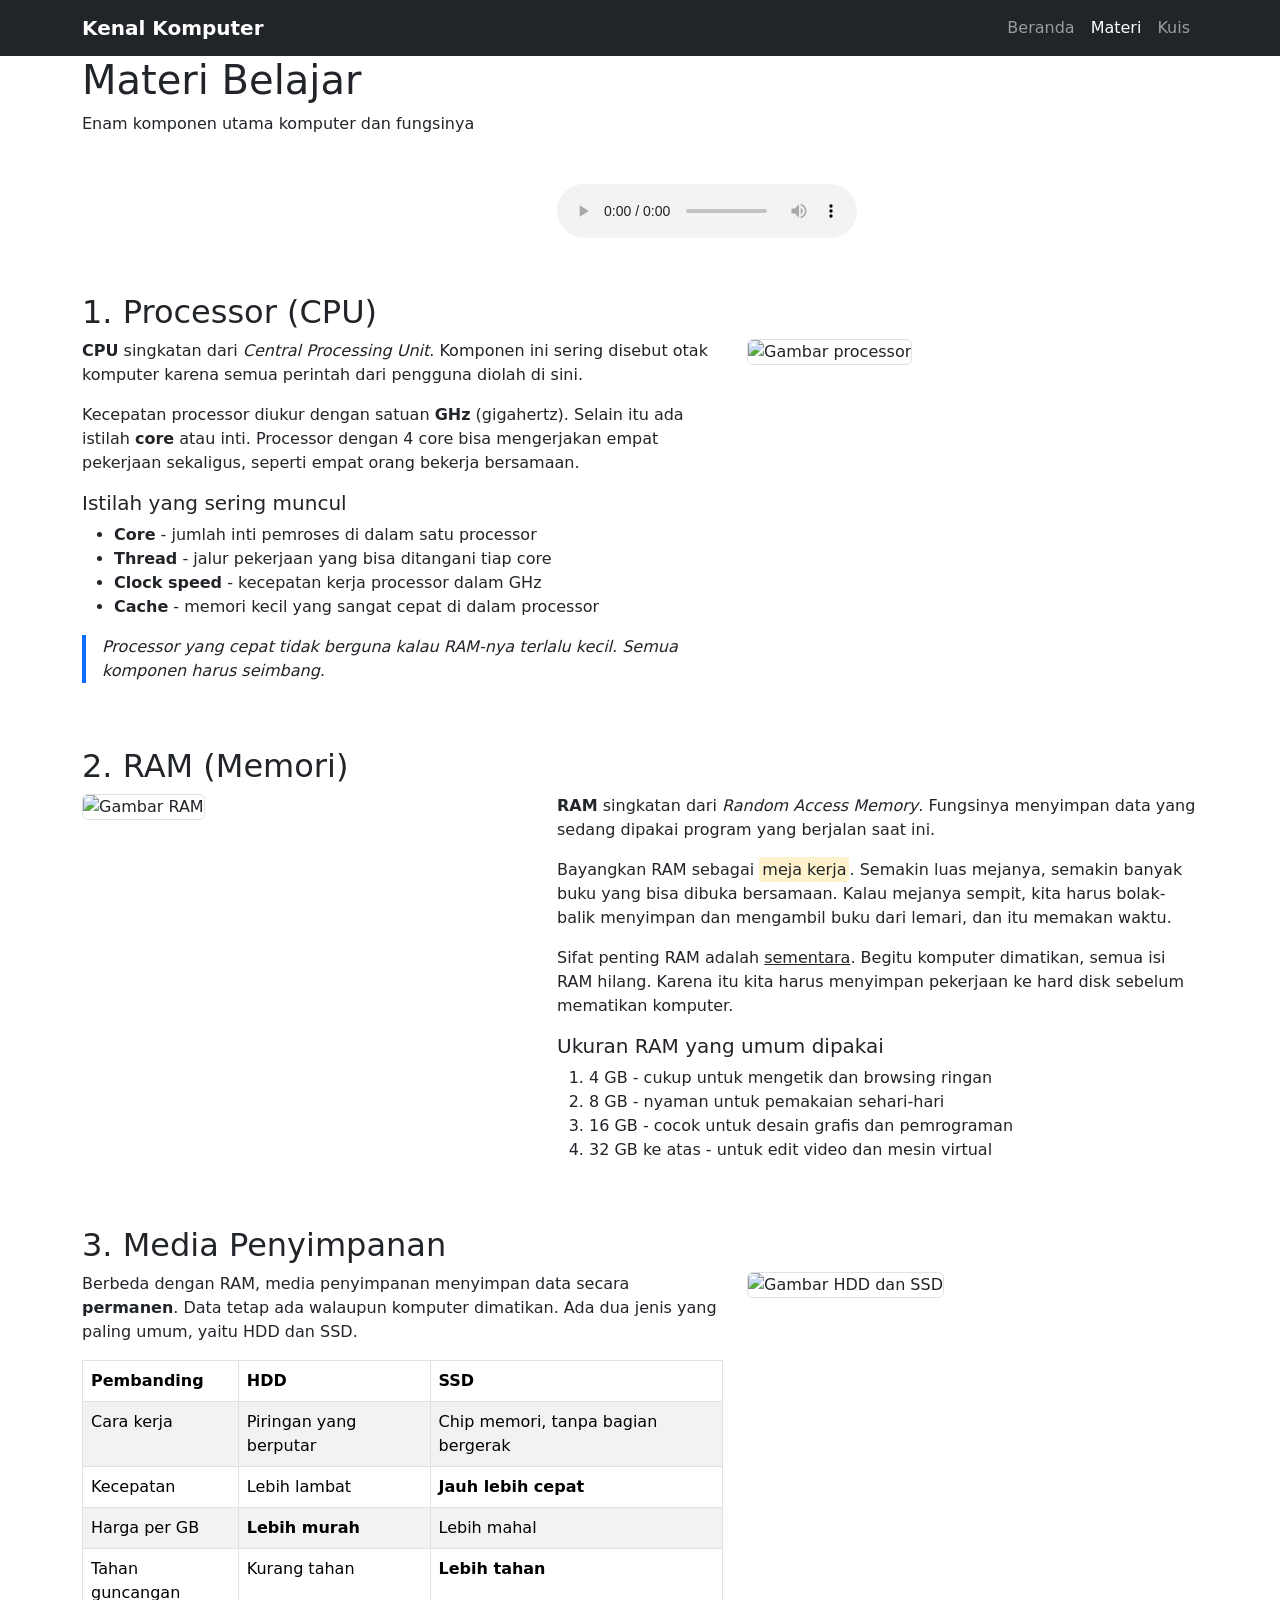
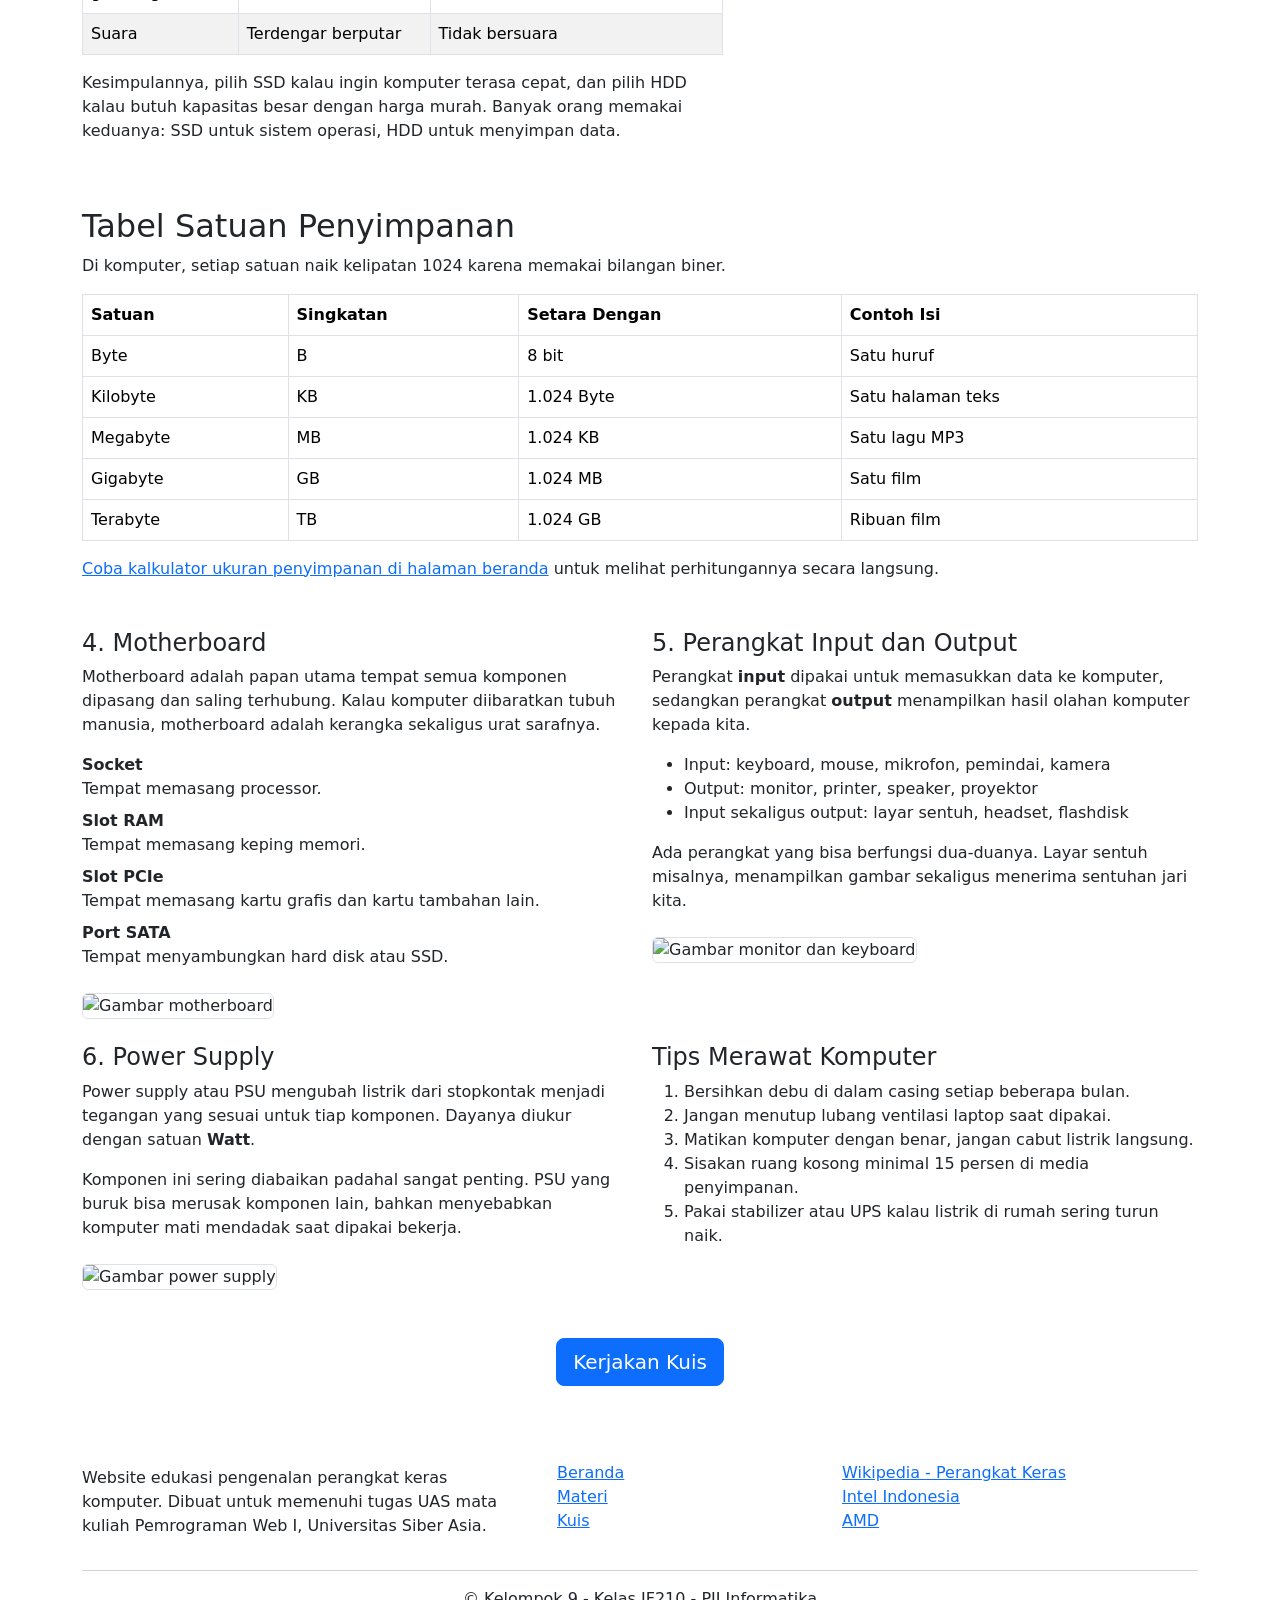
==== materi.html @ 8875b185 "Add files via upload" ====
<!DOCTYPE html>
<html lang="id">
<head>
  <meta charset="UTF-8">
  <meta name="viewport" content="width=device-width, initial-scale=1">
  <title>Materi - Kenal Komputer</title>

  <!-- Bootstrap 5 dari CDN -->
  <link href="https://cdn.jsdelivr.net/npm/bootstrap@5.3.3/dist/css/bootstrap.min.css" rel="stylesheet">

  <!-- CSS buatan sendiri -->
  <link rel="stylesheet" href="css/style.css">
</head>
<body onload="tulisTahun()">

<!-- ===== MENU NAVIGASI ===== -->
<nav class="navbar navbar-expand-lg navbar-dark bg-dark">
  <div class="container">
    <a class="navbar-brand" href="index.html"><b>Kenal Komputer</b></a>
    <button class="navbar-toggler" type="button" data-bs-toggle="collapse" data-bs-target="#menu">
      <span class="navbar-toggler-icon"></span>
    </button>
    <div class="collapse navbar-collapse" id="menu">
      <ul class="navbar-nav ms-auto">
        <li class="nav-item"><a class="nav-link" href="index.html">Beranda</a></li>
        <li class="nav-item"><a class="nav-link active" href="materi.html">Materi</a></li>
        <li class="nav-item"><a class="nav-link" href="kuis.html">Kuis</a></li>
      </ul>
    </div>
  </div>
</nav>

<div class="banner">
  <div class="container">
    <h1>Materi Belajar</h1>
    <p>Enam komponen utama komputer dan fungsinya</p>
  </div>
</div>

<!-- ===== AUDIO ===== -->
<div class="container mt-5">
  <div class="row">
    <div class="col-md-5">
    </div>
    <div class="col-md-7">
      <audio controls>
        <source src="media/nada-pembuka.mp3" type="audio/mpeg">
        Browser kamu tidak mendukung audio.
      </audio>
    </div>
  </div>
</div>

<!-- ===== MATERI 1 ===== -->
<div class="container mt-5" id="m1">
  <h2 class="judul-bagian">1. Processor (CPU)</h2>
  <div class="row">
    <div class="col-md-7">
      <p><b>CPU</b> singkatan dari <i>Central Processing Unit</i>. Komponen ini sering
      disebut otak komputer karena semua perintah dari pengguna diolah di sini.</p>

      <p>Kecepatan processor diukur dengan satuan <b>GHz</b> (gigahertz). Selain itu ada
      istilah <b>core</b> atau inti. Processor dengan 4 core bisa mengerjakan
      empat pekerjaan sekaligus, seperti empat orang bekerja bersamaan.</p>

      <h5>Istilah yang sering muncul</h5>
      <ul>
        <li><b>Core</b> - jumlah inti pemroses di dalam satu processor</li>
        <li><b>Thread</b> - jalur pekerjaan yang bisa ditangani tiap core</li>
        <li><b>Clock speed</b> - kecepatan kerja processor dalam GHz</li>
        <li><b>Cache</b> - memori kecil yang sangat cepat di dalam processor</li>
      </ul>

      <blockquote class="blockquote border-start border-4 border-primary ps-3">
        <p class="mb-0 fs-6 fst-italic">Processor yang cepat tidak berguna kalau
        RAM-nya terlalu kecil. Semua komponen harus seimbang.</p>
      </blockquote>
    </div>
    <div class="col-md-5">
      <img src="gambar/CPU.jpg" alt="Gambar processor" class="img-fluid rounded border">
    </div>
  </div>
</div>

<!-- ===== MATERI 2 ===== -->
<div class="container mt-5" id="m2">
  <h2 class="judul-bagian">2. RAM (Memori)</h2>
  <div class="row">
    <div class="col-md-5">
      <img src="gambar/ram.jpg" alt="Gambar RAM" class="img-fluid rounded border">
    </div>
    <div class="col-md-7">
      <p><b>RAM</b> singkatan dari <i>Random Access Memory</i>. Fungsinya menyimpan data
      yang sedang dipakai program yang berjalan saat ini.</p>

      <p>Bayangkan RAM sebagai <mark>meja kerja</mark>. Semakin luas mejanya, semakin
      banyak buku yang bisa dibuka bersamaan. Kalau mejanya sempit, kita harus
      bolak-balik menyimpan dan mengambil buku dari lemari, dan itu memakan waktu.</p>

      <p>Sifat penting RAM adalah <u>sementara</u>. Begitu komputer dimatikan, semua isi
      RAM hilang. Karena itu kita harus menyimpan pekerjaan ke hard disk sebelum
      mematikan komputer.</p>

      <h5>Ukuran RAM yang umum dipakai</h5>
      <ol>
        <li>4 GB - cukup untuk mengetik dan browsing ringan</li>
        <li>8 GB - nyaman untuk pemakaian sehari-hari</li>
        <li>16 GB - cocok untuk desain grafis dan pemrograman</li>
        <li>32 GB ke atas - untuk edit video dan mesin virtual</li>
      </ol>
    </div>
  </div>
</div>

<!-- ===== MATERI 3 ===== -->
<div class="container mt-5" id="m3">
  <h2 class="judul-bagian">3. Media Penyimpanan</h2>
  <div class="row">
    <div class="col-md-7">
      <p>Berbeda dengan RAM, media penyimpanan menyimpan data secara <b>permanen</b>.
      Data tetap ada walaupun komputer dimatikan. Ada dua jenis yang paling umum,
      yaitu HDD dan SSD.</p>

      <div class="table-responsive mt-3">
        <table class="table table-bordered table-striped">
          <thead>
            <tr>
              <th>Pembanding</th>
              <th>HDD</th>
              <th>SSD</th>
            </tr>
          </thead>
          <tbody>
            <tr><td>Cara kerja</td><td>Piringan yang berputar</td><td>Chip memori, tanpa bagian bergerak</td></tr>
            <tr><td>Kecepatan</td><td>Lebih lambat</td><td><b>Jauh lebih cepat</b></td></tr>
            <tr><td>Harga per GB</td><td><b>Lebih murah</b></td><td>Lebih mahal</td></tr>
            <tr><td>Tahan guncangan</td><td>Kurang tahan</td><td><b>Lebih tahan</b></td></tr>
            <tr><td>Suara</td><td>Terdengar berputar</td><td>Tidak bersuara</td></tr>
          </tbody>
        </table>
      </div>

      <p>Kesimpulannya, pilih SSD kalau ingin komputer terasa cepat, dan pilih HDD
      kalau butuh kapasitas besar dengan harga murah. Banyak orang memakai keduanya:
      SSD untuk sistem operasi, HDD untuk menyimpan data.</p>
    </div>
    <div class="col-md-5">
      <img src="gambar/penyimpanan.jpg" alt="Gambar HDD dan SSD" class="img-fluid rounded border">
    </div>
  </div>
</div>

<!-- ===== TABEL SATUAN ===== -->
<div class="container mt-5">
  <h2 class="judul-bagian">Tabel Satuan Penyimpanan</h2>
  <p>Di komputer, setiap satuan naik kelipatan 1024 karena memakai bilangan biner.</p>
  <div class="table-responsive">
    <table class="table table-bordered">
      <thead>
        <tr>
          <th>Satuan</th>
          <th>Singkatan</th>
          <th>Setara Dengan</th>
          <th>Contoh Isi</th>
        </tr>
      </thead>
      <tbody>
        <tr><td>Byte</td><td>B</td><td>8 bit</td><td>Satu huruf</td></tr>
        <tr><td>Kilobyte</td><td>KB</td><td>1.024 Byte</td><td>Satu halaman teks</td></tr>
        <tr><td>Megabyte</td><td>MB</td><td>1.024 KB</td><td>Satu lagu MP3</td></tr>
        <tr><td>Gigabyte</td><td>GB</td><td>1.024 MB</td><td>Satu film</td></tr>
        <tr><td>Terabyte</td><td>TB</td><td>1.024 GB</td><td>Ribuan film</td></tr>
      </tbody>
    </table>
  </div>
  <p><a href="index.html">Coba kalkulator ukuran penyimpanan di halaman beranda</a>
  untuk melihat perhitungannya secara langsung.</p>
</div>

<!-- ===== MATERI 4 - 6 ===== -->
<div class="container mt-5">
  <div class="row">
    <div class="col-md-6 mb-4" id="m4">
      <h4>4. Motherboard</h4>
      <p>Motherboard adalah papan utama tempat semua komponen dipasang dan saling
      terhubung. Kalau komputer diibaratkan tubuh manusia, motherboard adalah
      kerangka sekaligus urat sarafnya.</p>
      <dl>
        <dt>Socket</dt>
        <dd>Tempat memasang processor.</dd>
        <dt>Slot RAM</dt>
        <dd>Tempat memasang keping memori.</dd>
        <dt>Slot PCIe</dt>
        <dd>Tempat memasang kartu grafis dan kartu tambahan lain.</dd>
        <dt>Port SATA</dt>
        <dd>Tempat menyambungkan hard disk atau SSD.</dd>
      </dl>
      <img src="gambar/motherboard.jpg" alt="Gambar motherboard" class="img-fluid rounded border mt-2">
    </div>

    <div class="col-md-6 mb-4" id="m5">
      <h4>5. Perangkat Input dan Output</h4>
      <p>Perangkat <b>input</b> dipakai untuk memasukkan data ke komputer, sedangkan
      perangkat <b>output</b> menampilkan hasil olahan komputer kepada kita.</p>
      <ul>
        <li>Input: keyboard, mouse, mikrofon, pemindai, kamera</li>
        <li>Output: monitor, printer, speaker, proyektor</li>
        <li>Input sekaligus output: layar sentuh, headset, flashdisk</li>
      </ul>
      <p>Ada perangkat yang bisa berfungsi dua-duanya. Layar sentuh misalnya,
      menampilkan gambar sekaligus menerima sentuhan jari kita.</p>
      <img src="gambar/io.jpg" alt="Gambar monitor dan keyboard" class="img-fluid rounded border mt-2">
    </div>

    <div class="col-md-6 mb-4" id="m6">
      <h4>6. Power Supply</h4>
      <p>Power supply atau PSU mengubah listrik dari stopkontak menjadi tegangan yang
      sesuai untuk tiap komponen. Dayanya diukur dengan satuan <b>Watt</b>.</p>
      <p>Komponen ini sering diabaikan padahal sangat penting. PSU yang buruk bisa
      merusak komponen lain, bahkan menyebabkan komputer mati mendadak saat dipakai
      bekerja.</p>
      <img src="gambar/psu.jpg" alt="Gambar power supply" class="img-fluid rounded border mt-2">
    </div>

    <div class="col-md-6 mb-4">
      <h4>Tips Merawat Komputer</h4>
      <ol>
        <li>Bersihkan debu di dalam casing setiap beberapa bulan.</li>
        <li>Jangan menutup lubang ventilasi laptop saat dipakai.</li>
        <li>Matikan komputer dengan benar, jangan cabut listrik langsung.</li>
        <li>Sisakan ruang kosong minimal 15 persen di media penyimpanan.</li>
        <li>Pakai stabilizer atau UPS kalau listrik di rumah sering turun naik.</li>
      </ol>
    </div>
  </div>
</div>

<div class="container text-center mt-4 mb-5">
  <a href="kuis.html" class="btn btn-primary btn-lg">Kerjakan Kuis</a>
</div>


<!-- ===== FOOTER ===== -->
<footer>
  <div class="container">
    <div class="row">
      <div class="col-md-5">
        <h5 class="text-white">Kenal Komputer</h5>
        <p>Website edukasi pengenalan perangkat keras komputer. Dibuat untuk memenuhi
        tugas UAS mata kuliah Pemrograman Web I, Universitas Siber Asia.</p>
      </div>
      <div class="col-md-3">
        <h6 class="text-white">Halaman</h6>
        <ul class="list-unstyled">
          <li><a href="index.html">Beranda</a></li>
          <li><a href="materi.html">Materi</a></li>
          <li><a href="kuis.html">Kuis</a></li>
        </ul>
      </div>
      <div class="col-md-4">
        <h6 class="text-white">Sumber Bacaan</h6>
        <ul class="list-unstyled">
          <li><a href="https://id.wikipedia.org/wiki/Perangkat_keras" target="_blank">Wikipedia - Perangkat Keras</a></li>
          <li><a href="https://www.intel.co.id" target="_blank">Intel Indonesia</a></li>
          <li><a href="https://www.amd.com" target="_blank">AMD</a></li>
        </ul>
      </div>
    </div>
    <hr style="border-color:#495057">
    <p class="text-center mb-0">&copy; <span id="tahun"></span> Kelompok 9 - Kelas IF210 - PJJ Informatika</p>
  </div>
</footer>

<script src="https://cdn.jsdelivr.net/npm/bootstrap@5.3.3/dist/js/bootstrap.bundle.min.js"></script>
<script src="js/script.js"></script>
</body>
</html>
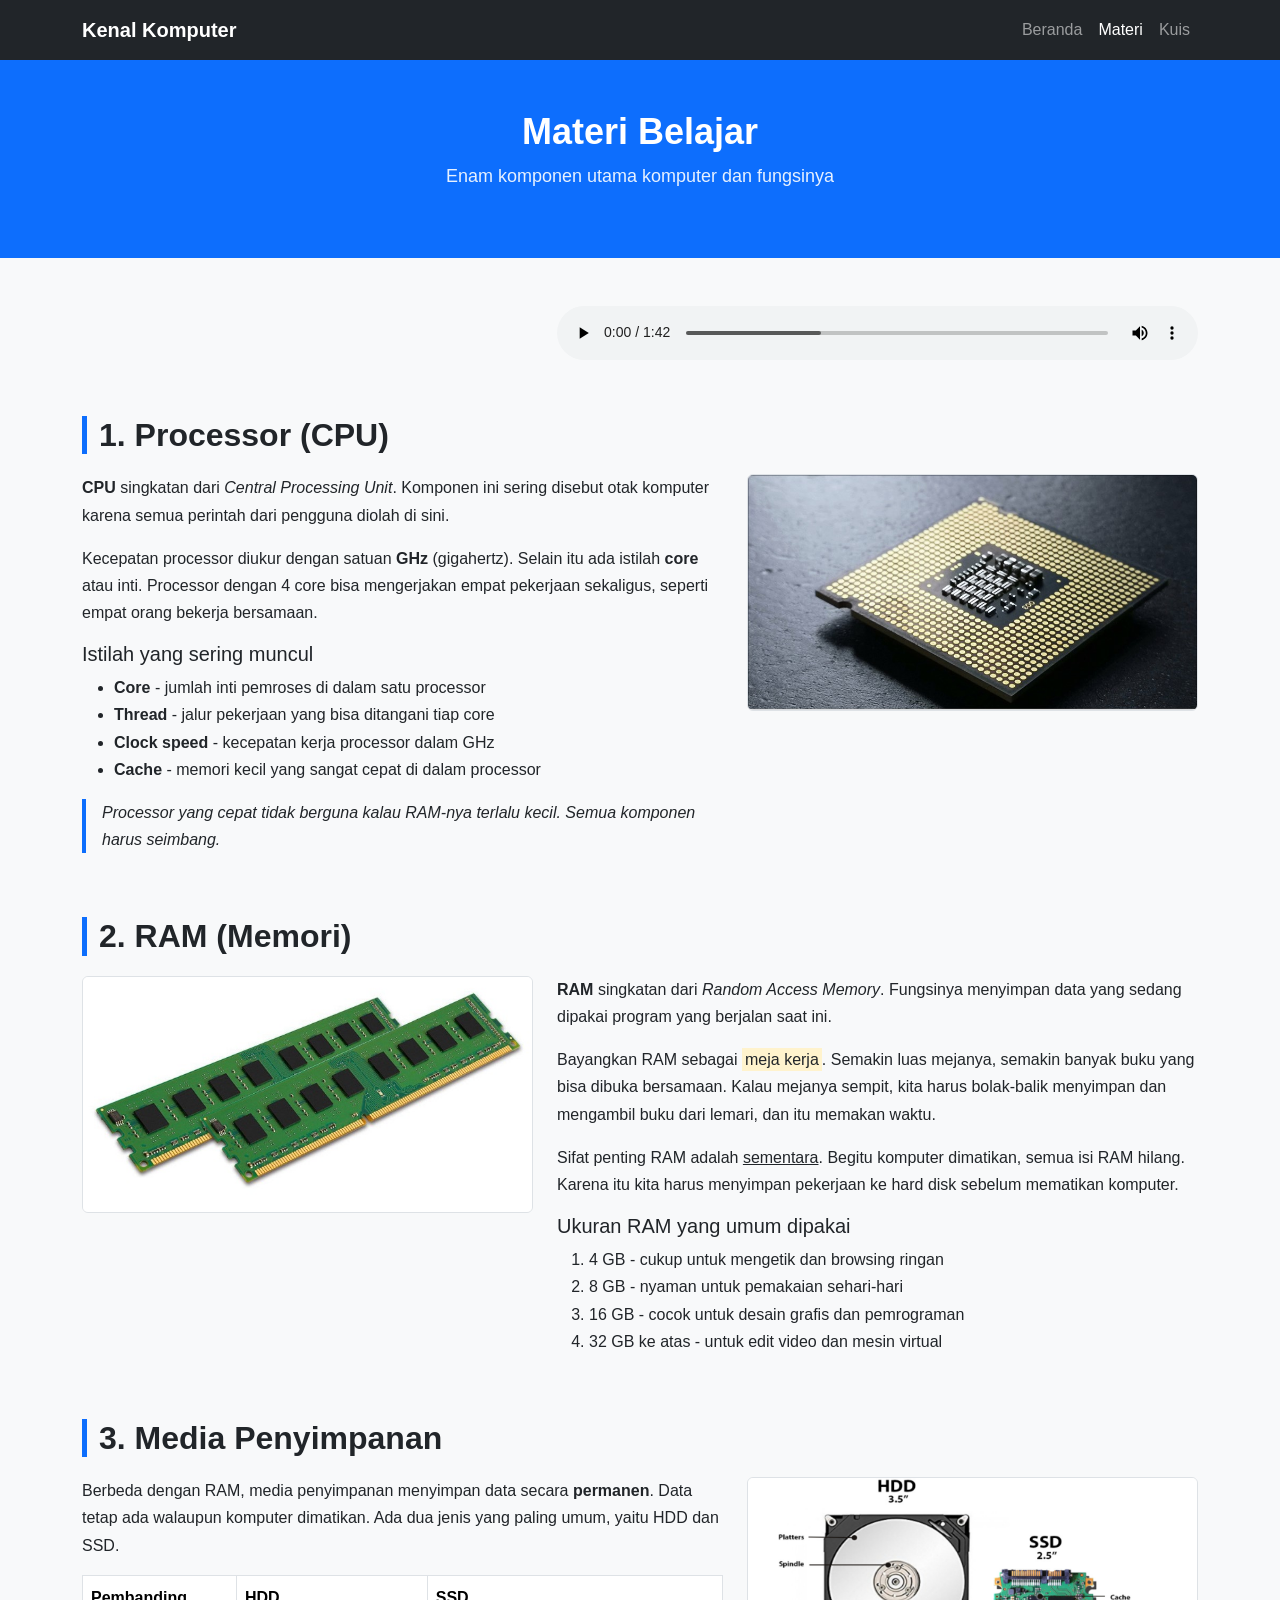
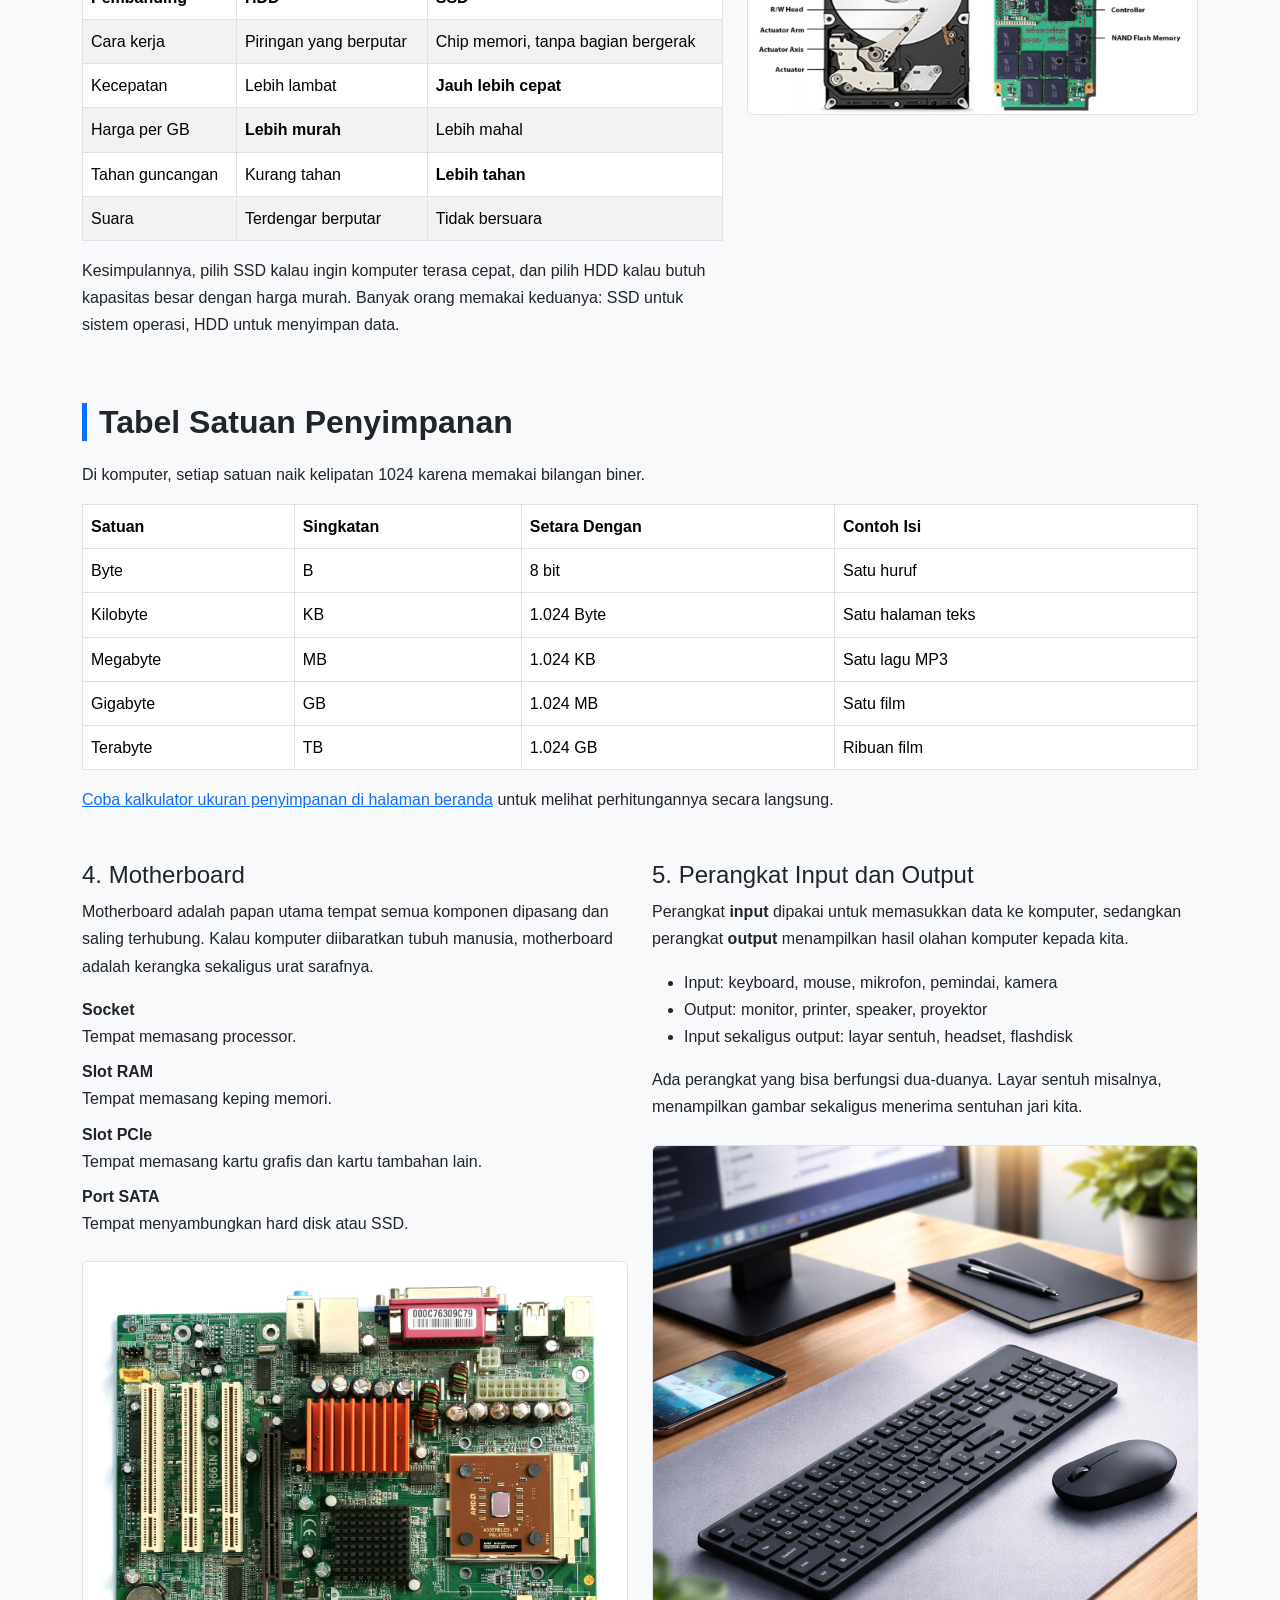
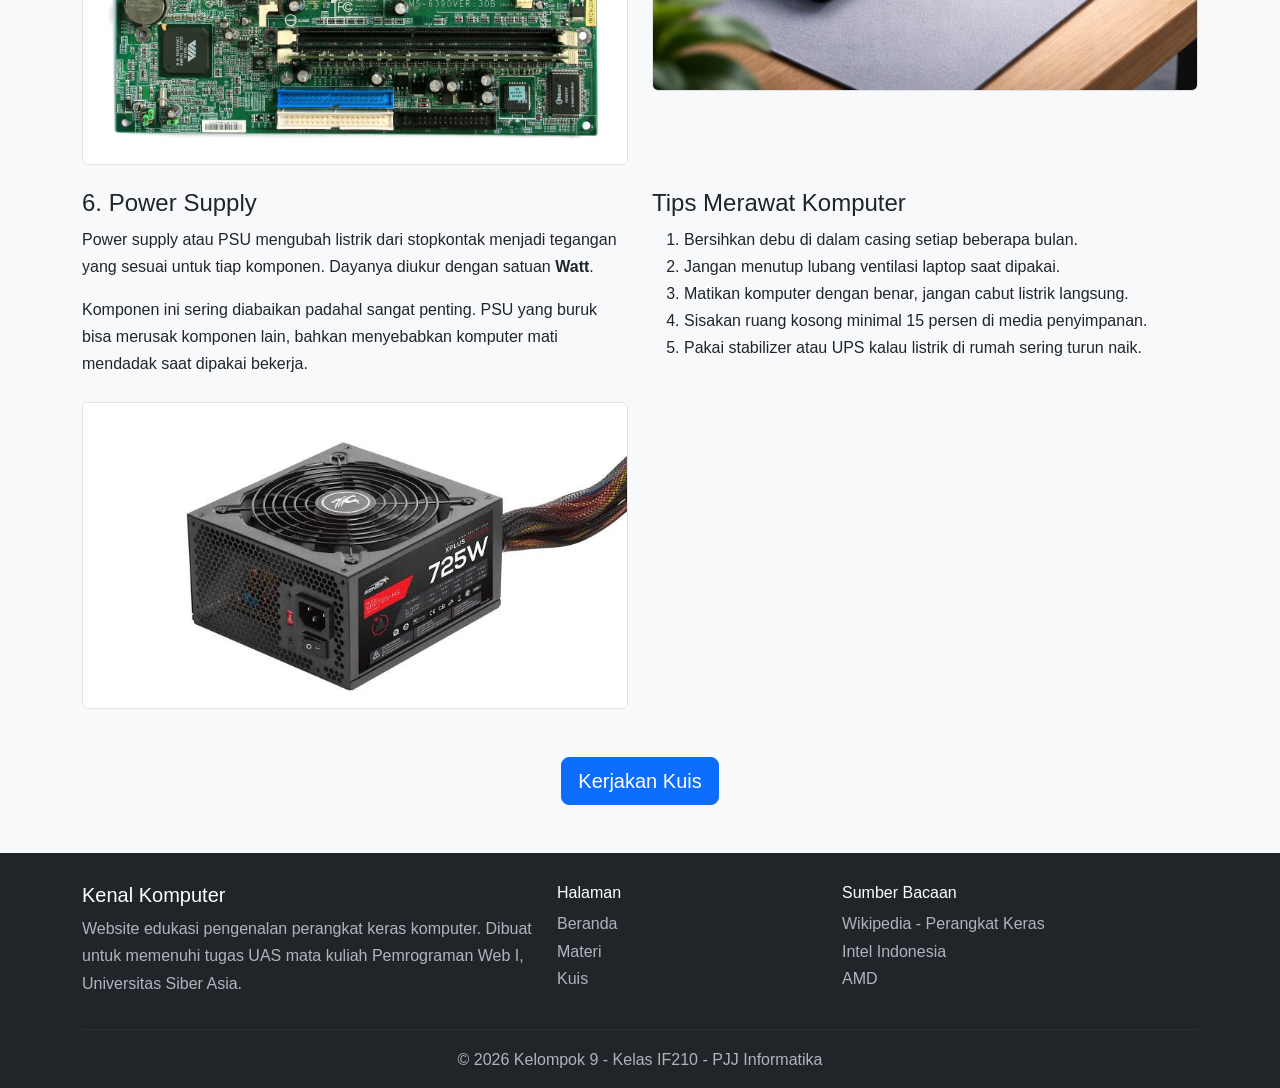
==== commit 00718c75: "Update materi.html" ====
--- a/materi.html
+++ b/materi.html
@@ -45,7 +45,6 @@
     <div class="col-md-7">
       <audio controls>
         <source src="media/nada-pembuka.mp3" type="audio/mpeg">
-        Browser kamu tidak mendukung audio.
       </audio>
     </div>
   </div>
@@ -274,4 +273,4 @@
 <script src="https://cdn.jsdelivr.net/npm/bootstrap@5.3.3/dist/js/bootstrap.bundle.min.js"></script>
 <script src="js/script.js"></script>
 </body>
-</html>+</html>
--- a/css/style.css
+++ b/css/style.css
@@ -0,0 +1,166 @@
+/* ===================================================
+   style.css - CSS buatan sendiri
+   Website Edukasi Pengenalan Perangkat Komputer
+   UAS Pemrograman Web I - Kelas IF210
+   =================================================== */
+
+/* --- pengaturan umum halaman --- */
+body {
+  font-family: Arial, Helvetica, sans-serif;
+  background-color: #f8f9fa;
+  color: #212529;
+  font-size: 16px;
+  line-height: 1.7;
+}
+
+h1, h2, h3 {
+  font-weight: bold;
+  color: #212529;
+}
+
+/* --- bagian header / banner atas --- */
+.banner {
+  background-color: #0d6efd;
+  color: #ffffff;
+  padding: 50px 0;
+  text-align: center;
+}
+
+.banner h1 {
+  color: #ffffff;
+  font-size: 36px;
+}
+
+.banner p {
+  font-size: 18px;
+  color: #e7f1ff;
+}
+
+/* --- judul tiap bagian --- */
+.judul-bagian {
+  border-left: 5px solid #0d6efd;
+  padding-left: 12px;
+  margin-bottom: 20px;
+}
+
+/* --- kartu materi --- */
+.kartu {
+  background-color: #ffffff;
+  border: 1px solid #dee2e6;
+  border-radius: 8px;
+  height: 100%;
+}
+
+.kartu:hover {
+  border-color: #0d6efd;
+}
+
+.kartu img {
+  width: 100%;
+  border-radius: 8px 8px 0 0;
+}
+
+/* --- kotak kalkulator ukuran file --- */
+.kotak-kalkulator {
+  background-color: #ffffff;
+  border: 2px solid #0d6efd;
+  border-radius: 8px;
+  padding: 20px;
+}
+
+/* --- kotak hasil perhitungan --- */
+.kotak-hasil {
+  background-color: #212529;
+  color: #20c997;
+  font-family: "Courier New", monospace;
+  font-size: 15px;
+  border-radius: 6px;
+  padding: 15px;
+  margin-top: 15px;
+  min-height: 110px;
+}
+
+.kotak-hasil .label {
+  color: #adb5bd;
+}
+
+/* --- kode --- */
+code {
+  background-color: #e9ecef;
+  color: #d63384;
+  padding: 2px 5px;
+  border-radius: 4px;
+}
+
+/* --- tabel --- */
+table {
+  background-color: #ffffff;
+}
+
+thead {
+  background-color: #212529;
+  color: #ffffff;
+}
+
+/* --- tombol pilihan pada kuis --- */
+.pilihan {
+  display: block;
+  width: 100%;
+  text-align: left;
+  background-color: #ffffff;
+  border: 1px solid #dee2e6;
+  border-radius: 6px;
+  padding: 10px 15px;
+  margin-bottom: 10px;
+}
+
+.pilihan:hover {
+  background-color: #e7f1ff;
+}
+
+.pilihan.benar {
+  background-color: #d1e7dd;
+  border-color: #198754;
+}
+
+.pilihan.salah {
+  background-color: #f8d7da;
+  border-color: #dc3545;
+}
+
+/* --- video dan audio --- */
+video {
+  width: 100%;
+  border-radius: 8px;
+}
+
+audio {
+  width: 100%;
+}
+
+/* --- footer --- */
+footer {
+  background-color: #212529;
+  color: #adb5bd;
+  padding: 30px 0 15px 0;
+  margin-top: 40px;
+}
+
+footer a {
+  color: #adb5bd;
+  text-decoration: none;
+}
+
+footer a:hover {
+  color: #ffffff;
+}
+
+/* --- tampilan di layar kecil --- */
+@media (max-width: 768px) {
+  .banner h1 {
+    font-size: 26px;
+  }
+  .banner {
+    padding: 30px 0;
+  }
+}
